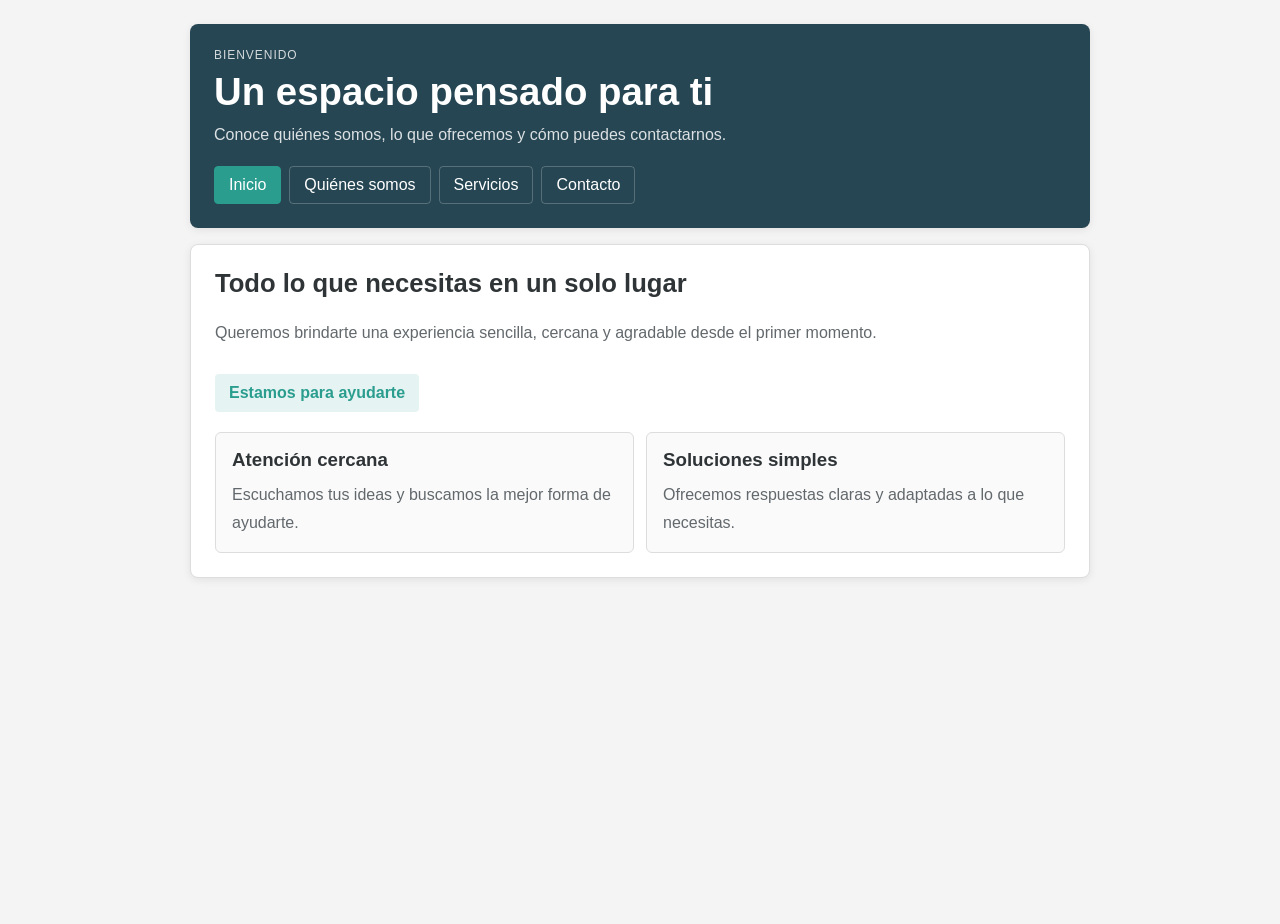
==== index.html @ 94fa791e "Se agrega todo el proyecto" ====
<!DOCTYPE html>
<html lang="es">
<head>
  <meta charset="UTF-8">
  <meta name="viewport" content="width=device-width, initial-scale=1.0">
  <title>Mi Sitio Web</title>
  <link rel="stylesheet" href="styles.css">
</head>
<body>
  <div class="app-shell">
    <header class="hero">
      <div>
        <p class="eyebrow">Bienvenido</p>
        <h1>Un espacio pensado para ti</h1>
        <p class="hero-copy">Conoce quiénes somos, lo que ofrecemos y cómo puedes contactarnos.</p>
      </div>
      <nav class="main-nav" aria-label="Principal">
        <a href="#/inicio" data-route="/inicio">Inicio</a>
        <a href="#/acerca" data-route="/acerca">Quiénes somos</a>
        <a href="#/servicios" data-route="/servicios">Servicios</a>
        <a href="#/contacto" data-route="/contacto">Contacto</a>
      </nav>
    </header>

    <main id="app" class="view-panel" aria-live="polite"></main>
  </div>

  <script src="script.js"></script>
</body>
</html>
---- styles.css ----
:root {
  color-scheme: light;
  --bg: #f4f4f4;
  --surface: #ffffff;
  --surface-strong: #264653;
  --text: #2f3437;
  --muted: #62686c;
  --accent: #2a9d8f;
  --accent-soft: #e5f4f2;
  --border: #dddddd;
  --shadow: 0 2px 8px rgba(0, 0, 0, 0.08);
}

* {
  box-sizing: border-box;
}

body {
  margin: 0;
  min-height: 100vh;
  font-family: Arial, Helvetica, sans-serif;
  background: var(--bg);
  color: var(--text);
}

.app-shell {
  width: min(900px, calc(100% - 32px));
  margin: 24px auto;
}

.hero {
  background: var(--surface-strong);
  color: #ffffff;
  border-radius: 8px;
  padding: 24px;
  box-shadow: var(--shadow);
}

.eyebrow {
  margin: 0 0 8px;
  text-transform: uppercase;
  letter-spacing: 0.08em;
  font-size: 0.75rem;
  opacity: 0.8;
}

.hero h1 {
  margin: 0;
  font-size: clamp(1.8rem, 3vw, 2.4rem);
}

.hero-copy {
  margin: 12px 0 0;
  max-width: 600px;
  color: rgba(255, 255, 255, 0.84);
}

.main-nav {
  display: flex;
  flex-wrap: wrap;
  gap: 8px;
  margin-top: 22px;
}

.main-nav a {
  text-decoration: none;
  color: #ffffff;
  padding: 9px 14px;
  border: 1px solid rgba(255, 255, 255, 0.22);
  border-radius: 4px;
  transition: background-color 0.2s ease;
}

.main-nav a:hover,
.main-nav a.active {
  background: var(--accent);
  border-color: var(--accent);
}

.view-panel {
  margin-top: 16px;
  background: var(--surface);
  border: 1px solid var(--border);
  border-radius: 8px;
  padding: 24px;
  box-shadow: var(--shadow);
}

.view-panel h2 {
  margin-top: 0;
  font-size: 1.6rem;
}

.view-panel p {
  color: var(--muted);
  line-height: 1.7;
}

.cards {
  display: grid;
  grid-template-columns: repeat(auto-fit, minmax(220px, 1fr));
  gap: 12px;
  margin-top: 20px;
}

.card {
  padding: 16px;
  border-radius: 6px;
  background: #fafafa;
  border: 1px solid var(--border);
}

.card h3 {
  margin-top: 0;
  margin-bottom: 10px;
}

.card p {
  margin: 0;
}

.highlight {
  display: inline-block;
  margin-top: 12px;
  padding: 10px 14px;
  border-radius: 4px;
  background: var(--accent-soft);
  color: var(--accent);
  font-weight: bold;
}

@media (max-width: 640px) {
  .app-shell {
    width: calc(100% - 20px);
    margin: 10px auto;
  }

  .hero,
  .view-panel {
    padding: 18px;
    border-radius: 6px;
  }

  .main-nav {
    flex-direction: column;
  }

  .main-nav a {
    text-align: center;
  }
}
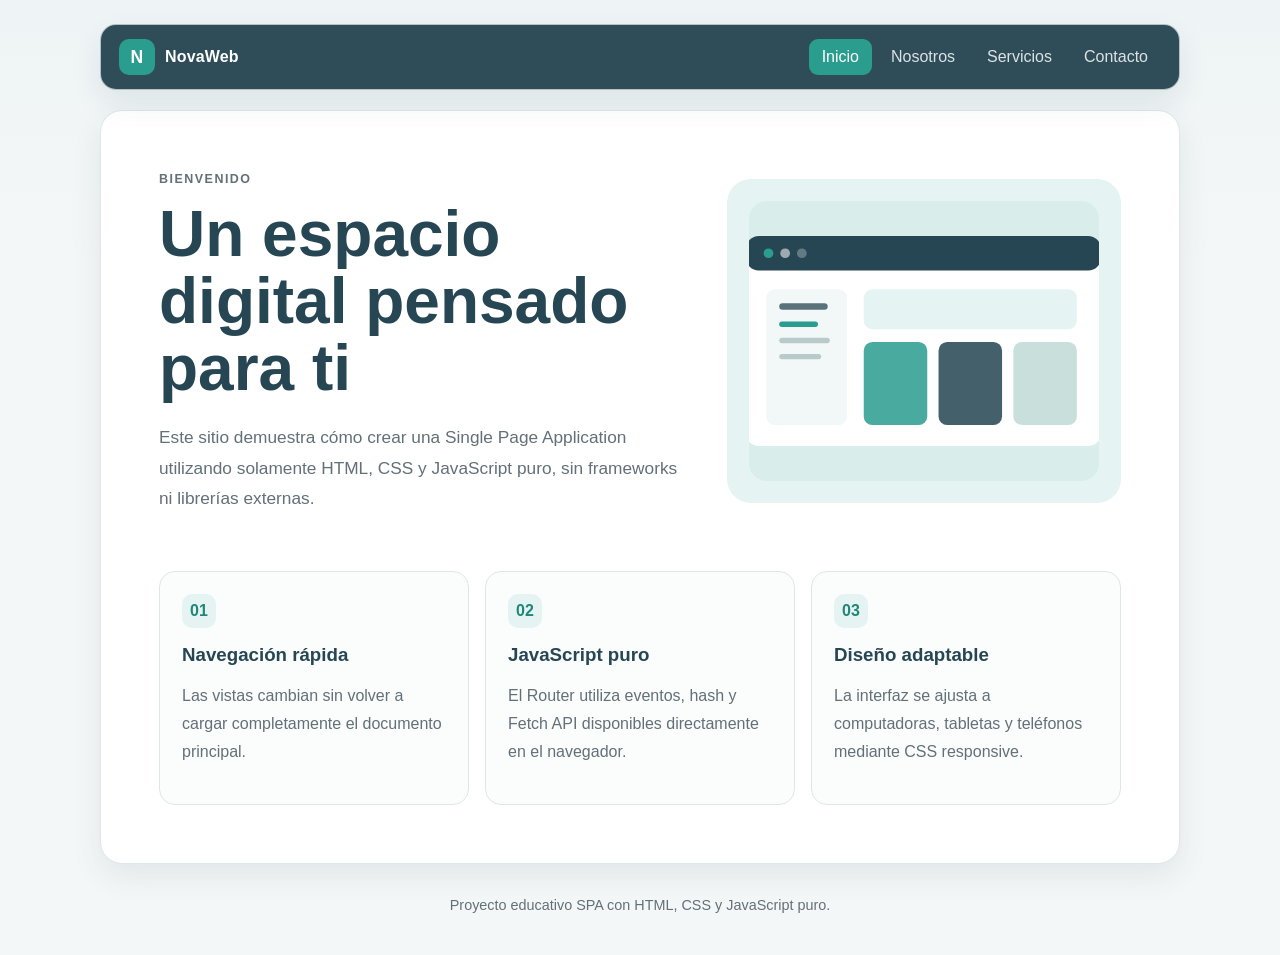
==== commit 6b27e0f3: "Se sube nuevo proyecto" ====
--- a/index.html
+++ b/index.html
@@ -3,28 +3,35 @@
 <head>
   <meta charset="UTF-8">
   <meta name="viewport" content="width=device-width, initial-scale=1.0">
-  <title>Mi Sitio Web</title>
-  <link rel="stylesheet" href="styles.css">
+  <meta name="description" content="Sitio SPA desarrollado con HTML, CSS y JavaScript puro usando un Router basado en hash.">
+  <title>Inicio | NovaWeb</title>
+  <link rel="stylesheet" href="css/styles.css">
 </head>
 <body>
   <div class="app-shell">
-    <header class="hero">
-      <div>
-        <p class="eyebrow">Bienvenido</p>
-        <h1>Un espacio pensado para ti</h1>
-        <p class="hero-copy">Conoce quiénes somos, lo que ofrecemos y cómo puedes contactarnos.</p>
-      </div>
-      <nav class="main-nav" aria-label="Principal">
+    <header class="site-header">
+      <a class="brand" href="#/inicio" aria-label="Ir al inicio">
+        <span class="brand-mark">N</span>
+        <span>NovaWeb</span>
+      </a>
+
+      <nav class="main-nav" aria-label="Navegación principal">
         <a href="#/inicio" data-route="/inicio">Inicio</a>
-        <a href="#/acerca" data-route="/acerca">Quiénes somos</a>
+        <a href="#/nosotros" data-route="/nosotros">Nosotros</a>
         <a href="#/servicios" data-route="/servicios">Servicios</a>
         <a href="#/contacto" data-route="/contacto">Contacto</a>
       </nav>
     </header>
 
-    <main id="app" class="view-panel" aria-live="polite"></main>
+    <main id="app" class="view-panel" aria-live="polite" aria-busy="true">
+      <p class="loading-message">Cargando contenido...</p>
+    </main>
+
+    <footer class="site-footer">
+      <p>Proyecto educativo SPA con HTML, CSS y JavaScript puro.</p>
+    </footer>
   </div>
 
-  <script src="script.js"></script>
+  <script src="js/router.js"></script>
 </body>
 </html>
--- a/css/styles.css
+++ b/css/styles.css
@@ -0,0 +1,358 @@
+:root {
+  color-scheme: light;
+  --bg: #f4f7f8;
+  --surface: #ffffff;
+  --surface-strong: #264653;
+  --text: #293236;
+  --muted: #637077;
+  --accent: #2a9d8f;
+  --accent-dark: #21867a;
+  --accent-soft: #e5f4f2;
+  --border: #dfe6e8;
+  --shadow: 0 12px 30px rgba(38, 70, 83, 0.09);
+  --radius: 16px;
+}
+
+* {
+  box-sizing: border-box;
+}
+
+html {
+  scroll-behavior: smooth;
+}
+
+body {
+  margin: 0;
+  min-height: 100vh;
+  font-family: Arial, Helvetica, sans-serif;
+  background: linear-gradient(180deg, #eef4f5 0%, var(--bg) 260px);
+  color: var(--text);
+}
+
+img {
+  display: block;
+  max-width: 100%;
+}
+
+a {
+  color: inherit;
+}
+
+.app-shell {
+  width: min(1080px, calc(100% - 32px));
+  margin: 24px auto;
+}
+
+.site-header {
+  position: sticky;
+  top: 12px;
+  z-index: 10;
+  display: flex;
+  align-items: center;
+  justify-content: space-between;
+  gap: 24px;
+  padding: 14px 18px;
+  border: 1px solid rgba(255, 255, 255, 0.65);
+  border-radius: var(--radius);
+  background: rgba(38, 70, 83, 0.96);
+  color: #ffffff;
+  box-shadow: var(--shadow);
+}
+
+.brand {
+  display: inline-flex;
+  align-items: center;
+  gap: 10px;
+  font-weight: 700;
+  text-decoration: none;
+  letter-spacing: 0.01em;
+}
+
+.brand-mark {
+  display: grid;
+  place-items: center;
+  width: 36px;
+  height: 36px;
+  border-radius: 10px;
+  background: var(--accent);
+  font-size: 1.1rem;
+}
+
+.main-nav {
+  display: flex;
+  flex-wrap: wrap;
+  gap: 6px;
+}
+
+.main-nav a {
+  padding: 9px 13px;
+  border-radius: 9px;
+  text-decoration: none;
+  color: rgba(255, 255, 255, 0.84);
+  transition: background-color 0.2s ease, color 0.2s ease;
+}
+
+.main-nav a:hover,
+.main-nav a.active {
+  background: var(--accent);
+  color: #ffffff;
+}
+
+.view-panel {
+  min-height: 520px;
+  margin-top: 20px;
+  overflow: hidden;
+  border: 1px solid var(--border);
+  border-radius: 22px;
+  background: var(--surface);
+  box-shadow: var(--shadow);
+}
+
+.page {
+  animation: pageIn 0.25s ease;
+}
+
+.hero-section {
+  display: grid;
+  grid-template-columns: 1.15fr 0.85fr;
+  align-items: center;
+  gap: 34px;
+  padding: 58px;
+}
+
+.hero-section.compact {
+  grid-template-columns: 1fr;
+  padding-bottom: 34px;
+}
+
+.eyebrow {
+  margin: 0 0 10px;
+  color: var(--accent-dark);
+  font-size: 0.78rem;
+  font-weight: 700;
+  letter-spacing: 0.12em;
+  text-transform: uppercase;
+}
+
+h1,
+h2,
+h3 {
+  color: var(--surface-strong);
+}
+
+h1 {
+  margin: 0;
+  font-size: clamp(2.2rem, 5vw, 4.1rem);
+  line-height: 1.05;
+}
+
+h2 {
+  margin: 0 0 12px;
+  font-size: clamp(1.6rem, 3vw, 2.2rem);
+}
+
+h3 {
+  margin: 0 0 8px;
+}
+
+.lead,
+.page p {
+  color: var(--muted);
+  line-height: 1.75;
+}
+
+.lead {
+  max-width: 650px;
+  margin: 20px 0 0;
+  font-size: 1.08rem;
+}
+
+.hero-visual {
+  padding: 22px;
+  border-radius: 24px;
+  background: var(--accent-soft);
+}
+
+.hero-visual img {
+  width: 100%;
+  min-height: 280px;
+  object-fit: cover;
+  border-radius: 18px;
+}
+
+.content-section {
+  padding: 0 58px 58px;
+}
+
+.cards {
+  display: grid;
+  grid-template-columns: repeat(3, minmax(0, 1fr));
+  gap: 16px;
+}
+
+.card {
+  padding: 22px;
+  border: 1px solid var(--border);
+  border-radius: 16px;
+  background: #fbfcfc;
+}
+
+.card-number {
+  display: inline-grid;
+  place-items: center;
+  width: 34px;
+  height: 34px;
+  margin-bottom: 16px;
+  border-radius: 10px;
+  background: var(--accent-soft);
+  color: var(--accent-dark);
+  font-weight: 700;
+}
+
+.highlight-box {
+  margin-top: 22px;
+  padding: 22px;
+  border-left: 4px solid var(--accent);
+  border-radius: 12px;
+  background: var(--accent-soft);
+}
+
+.contact-grid {
+  display: grid;
+  grid-template-columns: 0.9fr 1.1fr;
+  gap: 20px;
+}
+
+.contact-list {
+  display: grid;
+  gap: 12px;
+}
+
+.contact-item {
+  padding: 18px;
+  border: 1px solid var(--border);
+  border-radius: 14px;
+  background: #fbfcfc;
+}
+
+.contact-form {
+  display: grid;
+  gap: 14px;
+  padding: 22px;
+  border-radius: 16px;
+  background: var(--surface-strong);
+}
+
+.contact-form label {
+  color: #ffffff;
+  font-size: 0.92rem;
+}
+
+.contact-form input,
+.contact-form textarea {
+  width: 100%;
+  margin-top: 6px;
+  padding: 11px 12px;
+  border: 1px solid transparent;
+  border-radius: 9px;
+  font: inherit;
+}
+
+.contact-form textarea {
+  min-height: 110px;
+  resize: vertical;
+}
+
+.contact-form button {
+  border: 0;
+  border-radius: 9px;
+  padding: 12px 16px;
+  background: var(--accent);
+  color: #ffffff;
+  font: inherit;
+  font-weight: 700;
+  cursor: pointer;
+}
+
+.contact-form button:hover {
+  background: var(--accent-dark);
+}
+
+.form-message {
+  min-height: 24px;
+  margin: 0;
+  color: #d7f5f0 !important;
+}
+
+.loading-message,
+.error-message {
+  padding: 48px;
+  text-align: center;
+}
+
+.site-footer {
+  padding: 18px 4px 4px;
+  text-align: center;
+  color: var(--muted);
+  font-size: 0.9rem;
+}
+
+@keyframes pageIn {
+  from {
+    opacity: 0;
+    transform: translateY(6px);
+  }
+  to {
+    opacity: 1;
+    transform: translateY(0);
+  }
+}
+
+@media (max-width: 820px) {
+  .site-header,
+  .hero-section,
+  .contact-grid {
+    grid-template-columns: 1fr;
+  }
+
+  .site-header {
+    position: static;
+    align-items: flex-start;
+    flex-direction: column;
+  }
+
+  .hero-section {
+    padding: 38px 28px;
+  }
+
+  .content-section {
+    padding: 0 28px 38px;
+  }
+
+  .cards {
+    grid-template-columns: 1fr;
+  }
+}
+
+@media (max-width: 540px) {
+  .app-shell {
+    width: calc(100% - 20px);
+    margin: 10px auto;
+  }
+
+  .main-nav {
+    width: 100%;
+    display: grid;
+    grid-template-columns: 1fr 1fr;
+  }
+
+  .main-nav a {
+    text-align: center;
+  }
+
+  .hero-section,
+  .content-section {
+    padding-left: 20px;
+    padding-right: 20px;
+  }
+}
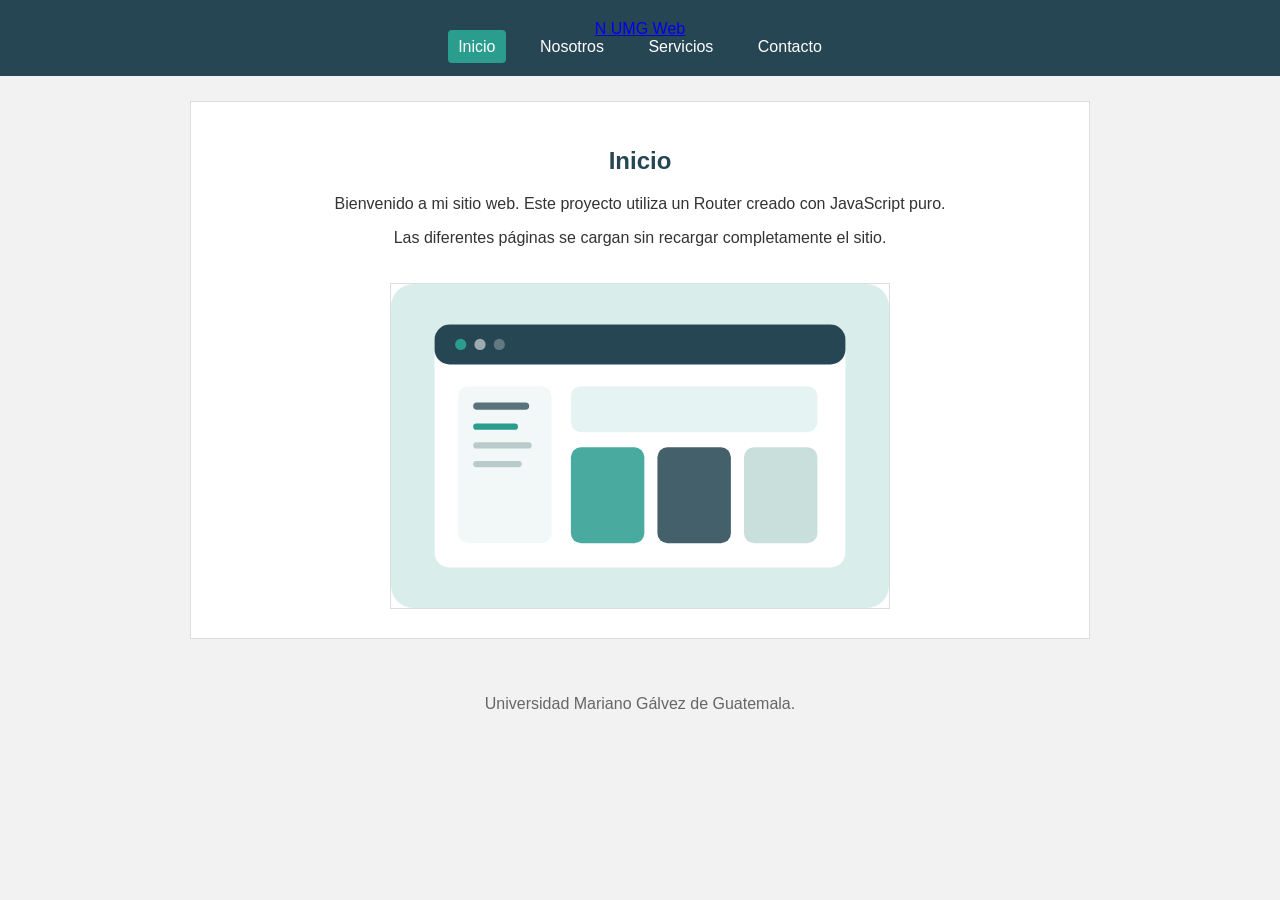
==== commit 85135e09: "Mejoras visuales" ====
--- a/index.html
+++ b/index.html
@@ -4,7 +4,7 @@
   <meta charset="UTF-8">
   <meta name="viewport" content="width=device-width, initial-scale=1.0">
   <meta name="description" content="Sitio SPA desarrollado con HTML, CSS y JavaScript puro usando un Router basado en hash.">
-  <title>Inicio | NovaWeb</title>
+  <title>Inicio</title>
   <link rel="stylesheet" href="css/styles.css">
 </head>
 <body>
@@ -12,7 +12,7 @@
     <header class="site-header">
       <a class="brand" href="#/inicio" aria-label="Ir al inicio">
         <span class="brand-mark">N</span>
-        <span>NovaWeb</span>
+        <span>UMG Web</span>
       </a>
 
       <nav class="main-nav" aria-label="Navegación principal">
@@ -28,7 +28,7 @@
     </main>
 
     <footer class="site-footer">
-      <p>Proyecto educativo SPA con HTML, CSS y JavaScript puro.</p>
+      <p>Universidad Mariano Gálvez de Guatemala.</p>
     </footer>
   </div>
 
--- a/css/styles.css
+++ b/css/styles.css
@@ -1,358 +1,125 @@
-:root {
-  color-scheme: light;
-  --bg: #f4f7f8;
-  --surface: #ffffff;
-  --surface-strong: #264653;
-  --text: #293236;
-  --muted: #637077;
-  --accent: #2a9d8f;
-  --accent-dark: #21867a;
-  --accent-soft: #e5f4f2;
-  --border: #dfe6e8;
-  --shadow: 0 12px 30px rgba(38, 70, 83, 0.09);
-  --radius: 16px;
-}
-
 * {
   box-sizing: border-box;
 }
 
-html {
-  scroll-behavior: smooth;
+body {
+  margin: 0;
+  font-family: Arial, sans-serif;
+  background: #f2f2f2;
+  color: #333;
 }
 
-body {
-  margin: 0;
-  min-height: 100vh;
-  font-family: Arial, Helvetica, sans-serif;
-  background: linear-gradient(180deg, #eef4f5 0%, var(--bg) 260px);
-  color: var(--text);
+header {
+  background: #264653;
+  color: white;
+  padding: 20px;
+  text-align: center;
 }
 
-img {
-  display: block;
-  max-width: 100%;
+header h1 {
+  margin: 0 0 15px;
 }
 
-a {
-  color: inherit;
+nav a {
+  color: white;
+  text-decoration: none;
+  margin: 0 10px;
+  padding: 8px 10px;
 }
 
-.app-shell {
-  width: min(1080px, calc(100% - 32px));
-  margin: 24px auto;
+nav a:hover,
+nav a.active {
+  background: #2a9d8f;
+  border-radius: 4px;
 }
 
-.site-header {
-  position: sticky;
-  top: 12px;
-  z-index: 10;
-  display: flex;
-  align-items: center;
-  justify-content: space-between;
-  gap: 24px;
-  padding: 14px 18px;
-  border: 1px solid rgba(255, 255, 255, 0.65);
-  border-radius: var(--radius);
-  background: rgba(38, 70, 83, 0.96);
-  color: #ffffff;
-  box-shadow: var(--shadow);
-}
-
-.brand {
-  display: inline-flex;
-  align-items: center;
-  gap: 10px;
-  font-weight: 700;
-  text-decoration: none;
-  letter-spacing: 0.01em;
-}
-
-.brand-mark {
-  display: grid;
-  place-items: center;
-  width: 36px;
-  height: 36px;
-  border-radius: 10px;
-  background: var(--accent);
-  font-size: 1.1rem;
-}
-
-.main-nav {
-  display: flex;
-  flex-wrap: wrap;
-  gap: 6px;
-}
-
-.main-nav a {
-  padding: 9px 13px;
-  border-radius: 9px;
-  text-decoration: none;
-  color: rgba(255, 255, 255, 0.84);
-  transition: background-color 0.2s ease, color 0.2s ease;
-}
-
-.main-nav a:hover,
-.main-nav a.active {
-  background: var(--accent);
-  color: #ffffff;
-}
-
-.view-panel {
-  min-height: 520px;
-  margin-top: 20px;
-  overflow: hidden;
-  border: 1px solid var(--border);
-  border-radius: 22px;
-  background: var(--surface);
-  box-shadow: var(--shadow);
-}
-
-.page {
-  animation: pageIn 0.25s ease;
-}
-
-.hero-section {
-  display: grid;
-  grid-template-columns: 1.15fr 0.85fr;
-  align-items: center;
-  gap: 34px;
-  padding: 58px;
-}
-
-.hero-section.compact {
-  grid-template-columns: 1fr;
-  padding-bottom: 34px;
-}
-
-.eyebrow {
-  margin: 0 0 10px;
-  color: var(--accent-dark);
-  font-size: 0.78rem;
-  font-weight: 700;
-  letter-spacing: 0.12em;
-  text-transform: uppercase;
-}
-
-h1,
-h2,
-h3 {
-  color: var(--surface-strong);
-}
-
-h1 {
-  margin: 0;
-  font-size: clamp(2.2rem, 5vw, 4.1rem);
-  line-height: 1.05;
+main {
+  width: 90%;
+  max-width: 900px;
+  min-height: 420px;
+  margin: 25px auto;
+  padding: 25px;
+  background: white;
+  border: 1px solid #ddd;
 }
 
 h2 {
-  margin: 0 0 12px;
-  font-size: clamp(1.6rem, 3vw, 2.2rem);
+  color: #264653;
 }
 
-h3 {
-  margin: 0 0 8px;
+.inicio {
+  text-align: center;
 }
 
-.lead,
-.page p {
-  color: var(--muted);
-  line-height: 1.75;
+.inicio img {
+  width: 100%;
+  max-width: 500px;
+  margin-top: 20px;
+  border: 1px solid #ddd;
 }
 
-.lead {
-  max-width: 650px;
-  margin: 20px 0 0;
-  font-size: 1.08rem;
+.tarjetas {
+  display: grid;
+  grid-template-columns: repeat(3, 1fr);
+  gap: 15px;
+  margin-top: 20px;
 }
 
-.hero-visual {
-  padding: 22px;
-  border-radius: 24px;
-  background: var(--accent-soft);
+.tarjeta {
+  padding: 15px;
+  background: #fafafa;
+  border: 1px solid #ddd;
 }
 
-.hero-visual img {
-  width: 100%;
-  min-height: 280px;
-  object-fit: cover;
-  border-radius: 18px;
+form {
+  max-width: 500px;
+  margin-top: 20px;
 }
 
-.content-section {
-  padding: 0 58px 58px;
+label {
+  display: block;
+  margin-top: 12px;
 }
 
-.cards {
-  display: grid;
-  grid-template-columns: repeat(3, minmax(0, 1fr));
-  gap: 16px;
+input,
+textarea {
+  width: 100%;
+  padding: 8px;
+  margin-top: 5px;
+  border: 1px solid #bbb;
 }
 
-.card {
-  padding: 22px;
-  border: 1px solid var(--border);
-  border-radius: 16px;
-  background: #fbfcfc;
+textarea {
+  height: 100px;
 }
 
-.card-number {
-  display: inline-grid;
-  place-items: center;
-  width: 34px;
-  height: 34px;
-  margin-bottom: 16px;
-  border-radius: 10px;
-  background: var(--accent-soft);
-  color: var(--accent-dark);
-  font-weight: 700;
-}
-
-.highlight-box {
-  margin-top: 22px;
-  padding: 22px;
-  border-left: 4px solid var(--accent);
-  border-radius: 12px;
-  background: var(--accent-soft);
-}
-
-.contact-grid {
-  display: grid;
-  grid-template-columns: 0.9fr 1.1fr;
-  gap: 20px;
-}
-
-.contact-list {
-  display: grid;
-  gap: 12px;
-}
-
-.contact-item {
-  padding: 18px;
-  border: 1px solid var(--border);
-  border-radius: 14px;
-  background: #fbfcfc;
-}
-
-.contact-form {
-  display: grid;
-  gap: 14px;
-  padding: 22px;
-  border-radius: 16px;
-  background: var(--surface-strong);
-}
-
-.contact-form label {
-  color: #ffffff;
-  font-size: 0.92rem;
-}
-
-.contact-form input,
-.contact-form textarea {
-  width: 100%;
-  margin-top: 6px;
-  padding: 11px 12px;
-  border: 1px solid transparent;
-  border-radius: 9px;
-  font: inherit;
-}
-
-.contact-form textarea {
-  min-height: 110px;
-  resize: vertical;
-}
-
-.contact-form button {
-  border: 0;
-  border-radius: 9px;
-  padding: 12px 16px;
-  background: var(--accent);
-  color: #ffffff;
-  font: inherit;
-  font-weight: 700;
+button {
+  margin-top: 12px;
+  padding: 9px 16px;
+  border: none;
+  background: #2a9d8f;
+  color: white;
   cursor: pointer;
 }
 
-.contact-form button:hover {
-  background: var(--accent-dark);
+#form-message {
+  color: #2a9d8f;
+  font-weight: bold;
 }
 
-.form-message {
-  min-height: 24px;
-  margin: 0;
-  color: #d7f5f0 !important;
+footer {
+  text-align: center;
+  padding: 15px;
+  color: #666;
 }
 
-.loading-message,
-.error-message {
-  padding: 48px;
-  text-align: center;
-}
-
-.site-footer {
-  padding: 18px 4px 4px;
-  text-align: center;
-  color: var(--muted);
-  font-size: 0.9rem;
-}
-
-@keyframes pageIn {
-  from {
-    opacity: 0;
-    transform: translateY(6px);
-  }
-  to {
-    opacity: 1;
-    transform: translateY(0);
-  }
-}
-
-@media (max-width: 820px) {
-  .site-header,
-  .hero-section,
-  .contact-grid {
-    grid-template-columns: 1fr;
+@media (max-width: 650px) {
+  nav a {
+    display: block;
+    margin: 5px 0;
   }
 
-  .site-header {
-    position: static;
-    align-items: flex-start;
-    flex-direction: column;
-  }
-
-  .hero-section {
-    padding: 38px 28px;
-  }
-
-  .content-section {
-    padding: 0 28px 38px;
-  }
-
-  .cards {
+  .tarjetas {
     grid-template-columns: 1fr;
   }
 }
-
-@media (max-width: 540px) {
-  .app-shell {
-    width: calc(100% - 20px);
-    margin: 10px auto;
-  }
-
-  .main-nav {
-    width: 100%;
-    display: grid;
-    grid-template-columns: 1fr 1fr;
-  }
-
-  .main-nav a {
-    text-align: center;
-  }
-
-  .hero-section,
-  .content-section {
-    padding-left: 20px;
-    padding-right: 20px;
-  }
-}
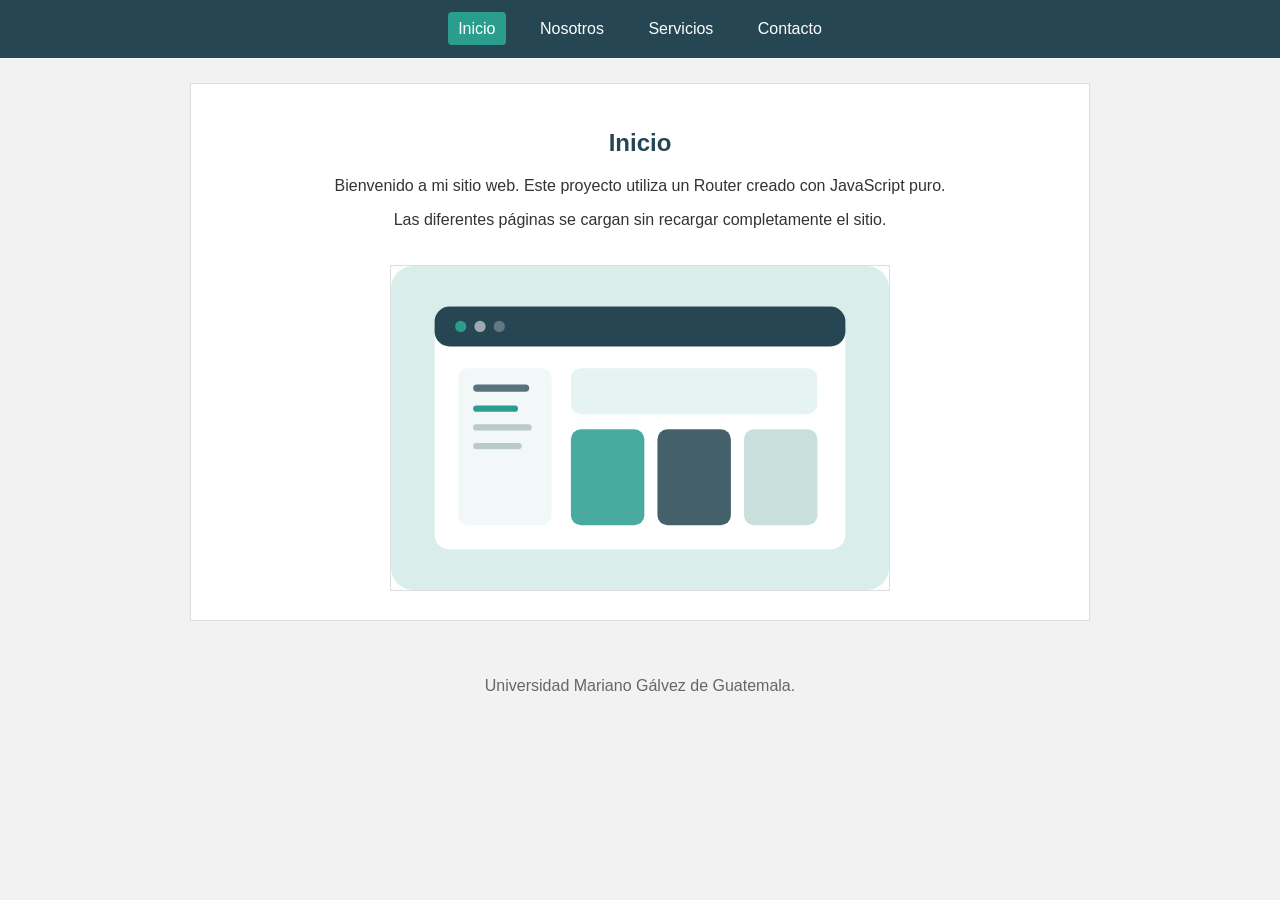
==== commit 9c6f76c2: "Se quita etiqueta visualmente mala" ====
--- a/index.html
+++ b/index.html
@@ -10,11 +10,6 @@
 <body>
   <div class="app-shell">
     <header class="site-header">
-      <a class="brand" href="#/inicio" aria-label="Ir al inicio">
-        <span class="brand-mark">N</span>
-        <span>UMG Web</span>
-      </a>
-
       <nav class="main-nav" aria-label="Navegación principal">
         <a href="#/inicio" data-route="/inicio">Inicio</a>
         <a href="#/nosotros" data-route="/nosotros">Nosotros</a>
